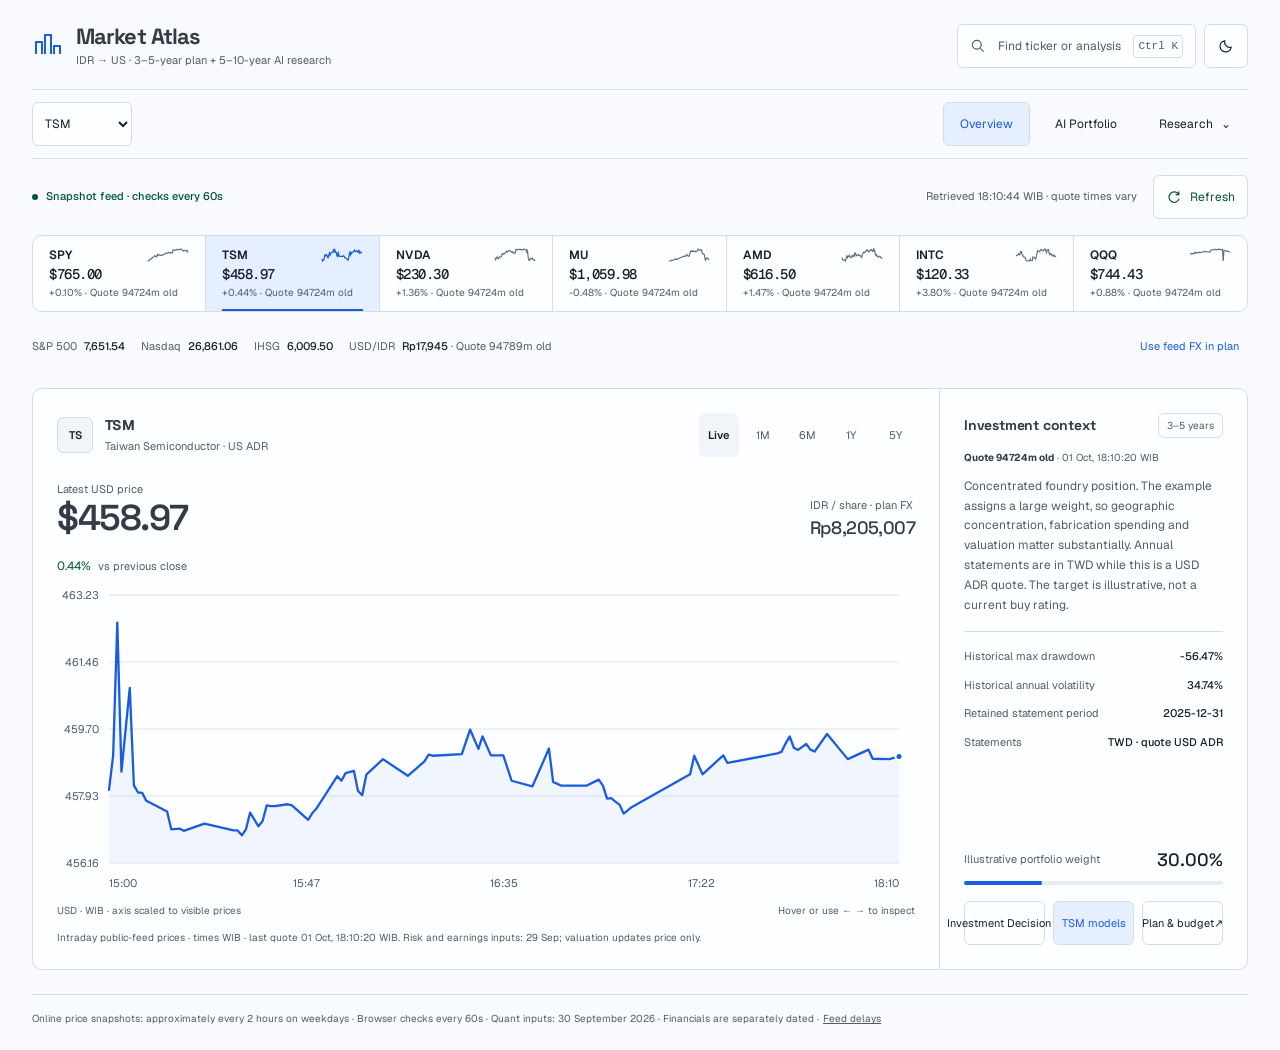
==== site/index.html @ e85be778 "Publish Market Atlas research dashboard with Pages snapshots" ====
<!doctype html>
<html lang="en"><head><meta charset="utf-8"><meta name="viewport" content="width=device-width,initial-scale=1"><meta name="description" content="Market Atlas: US and Indonesian markets, AI infrastructure research, quant models and investment scenarios."><title>Market Atlas</title>
<style>body{margin:0;background:#0d1119;color:#e9eef7;font:16px system-ui,sans-serif;display:grid;place-items:center;min-height:100vh}main{max-width:520px;padding:32px}h1{font-size:38px;letter-spacing:-1px}p{color:#a6b5c9;line-height:1.7}progress{width:100%;accent-color:#76a7ff}a{color:#76a7ff}</style></head>
<body><main><h1>Market Atlas</h1><p id="status" role="status">Loading the complete research workspace…</p><progress id="progress" aria-label="Loading research"></progress><p>US &amp; Indonesia · AI infrastructure · Investment decisions</p><noscript><p>JavaScript is required for the interactive charts and model workspace.</p></noscript></main>
<script>
(async()=>{
 const status=document.getElementById('status'),progress=document.getElementById('progress');
 try{
  if(typeof DecompressionStream==='undefined')throw new Error('Please use a current version of Chrome, Edge, Firefox or Safari.');
  const response=await fetch('dashboard.html.gz?v=3bfb128c66a6b79b');
  if(!response.ok)throw new Error('Research download failed ('+response.status+'). Reload to retry.');
  const length=Number(response.headers.get('Content-Length')),reader=response.body.getReader(),chunks=[];let received=0;
  while(true){const item=await reader.read();if(item.done)break;chunks.push(item.value);received+=item.value.length;if(length>0){progress.max=length;progress.value=received}status.textContent='Loading research · '+(received/1048576).toFixed(1)+' MB';}
  status.textContent='Preparing charts and investment models…';
  const blob=new Blob(chunks),head=new Uint8Array(await blob.slice(0,2).arrayBuffer());
  const html=head[0]===31&&head[1]===139?await new Response(blob.stream().pipeThrough(new DecompressionStream('gzip'))).text():await blob.text();
  if(!html.includes('id="investment-decision"'))throw new Error('The downloaded research bundle is incomplete.');
  document.open();document.write(html);document.close();
 }catch(error){status.textContent=error.message;progress.hidden=true;}
})();
</script></body></html>
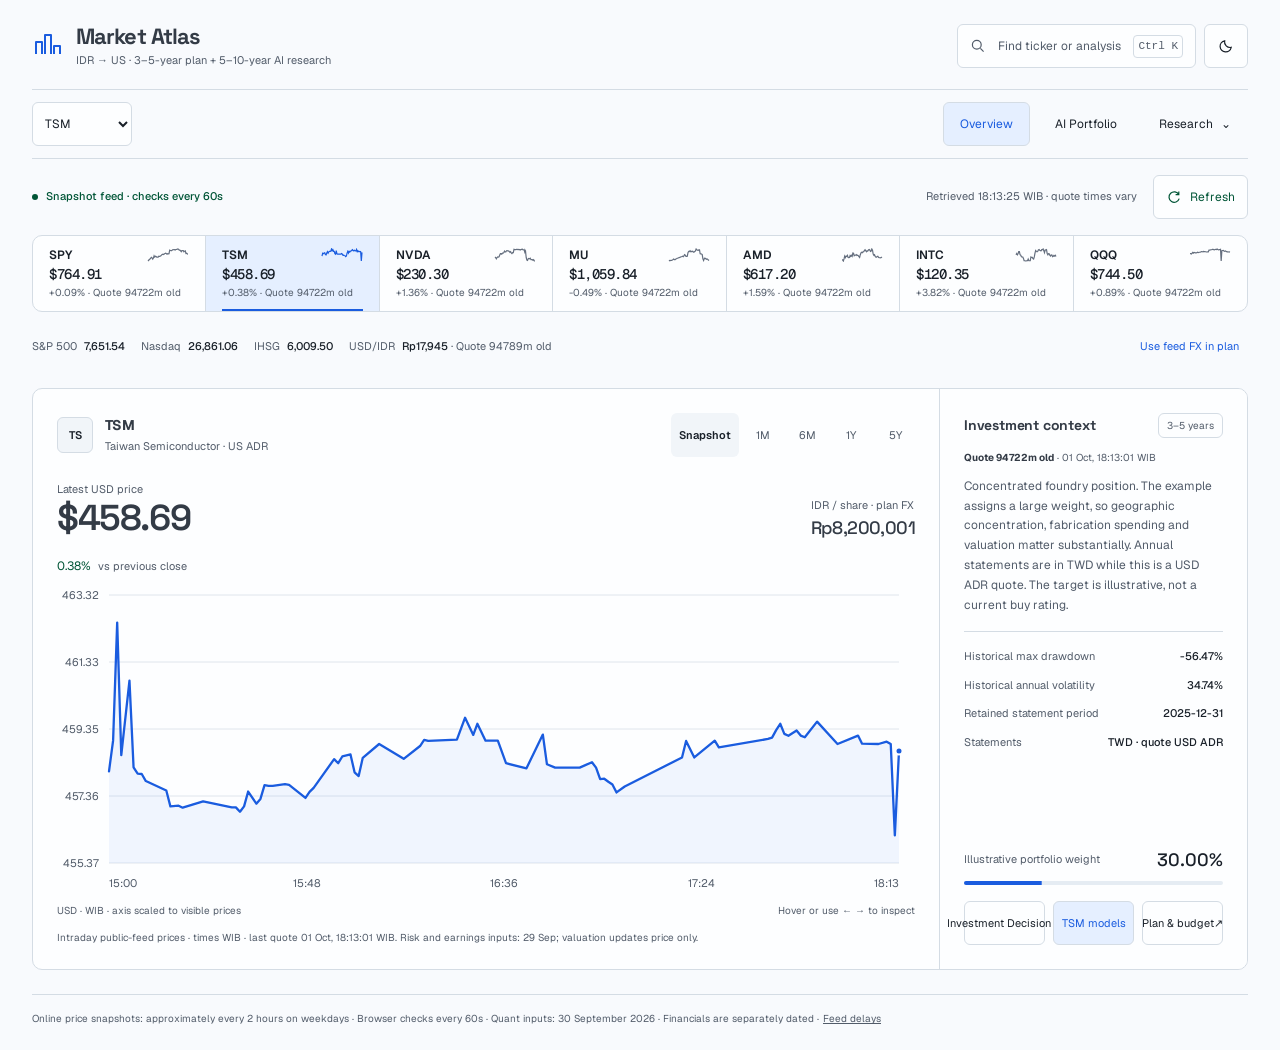
==== commit d7cb181f: "Clarify online snapshot chart mode" ====
--- a/site/index.html
+++ b/site/index.html
@@ -7,7 +7,7 @@
  const status=document.getElementById('status'),progress=document.getElementById('progress');
  try{
   if(typeof DecompressionStream==='undefined')throw new Error('Please use a current version of Chrome, Edge, Firefox or Safari.');
-  const response=await fetch('dashboard.html.gz?v=3bfb128c66a6b79b');
+  const response=await fetch('dashboard.html.gz?v=58ed77bf4bf8e3dc');
   if(!response.ok)throw new Error('Research download failed ('+response.status+'). Reload to retry.');
   const length=Number(response.headers.get('Content-Length')),reader=response.body.getReader(),chunks=[];let received=0;
   while(true){const item=await reader.read();if(item.done)break;chunks.push(item.value);received+=item.value.length;if(length>0){progress.max=length;progress.value=received}status.textContent='Loading research · '+(received/1048576).toFixed(1)+' MB';}
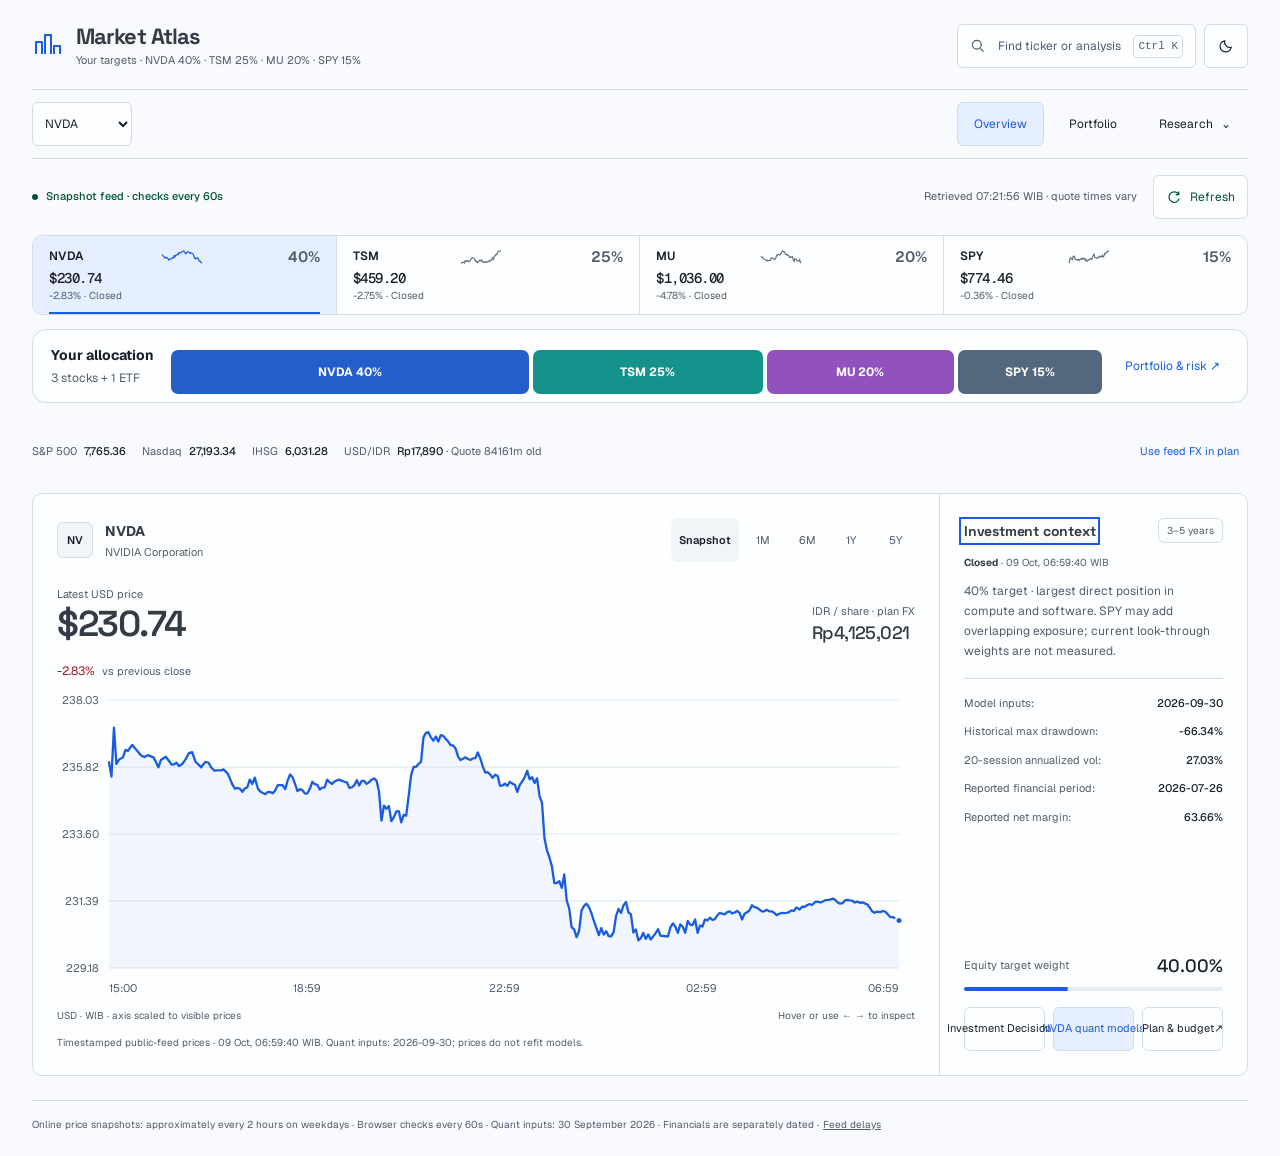
==== commit 2a7fac46: "Focus dashboard on NVDA TSM MU and SPY target portfolio" ====
--- a/site/index.html
+++ b/site/index.html
@@ -7,7 +7,7 @@
  const status=document.getElementById('status'),progress=document.getElementById('progress');
  try{
   if(typeof DecompressionStream==='undefined')throw new Error('Please use a current version of Chrome, Edge, Firefox or Safari.');
-  const response=await fetch('dashboard.html.gz?v=58ed77bf4bf8e3dc');
+  const response=await fetch('dashboard.html.gz?v=9d3ad221cad51e71');
   if(!response.ok)throw new Error('Research download failed ('+response.status+'). Reload to retry.');
   const length=Number(response.headers.get('Content-Length')),reader=response.body.getReader(),chunks=[];let received=0;
   while(true){const item=await reader.read();if(item.done)break;chunks.push(item.value);received+=item.value.length;if(length>0){progress.max=length;progress.value=received}status.textContent='Loading research · '+(received/1048576).toFixed(1)+' MB';}
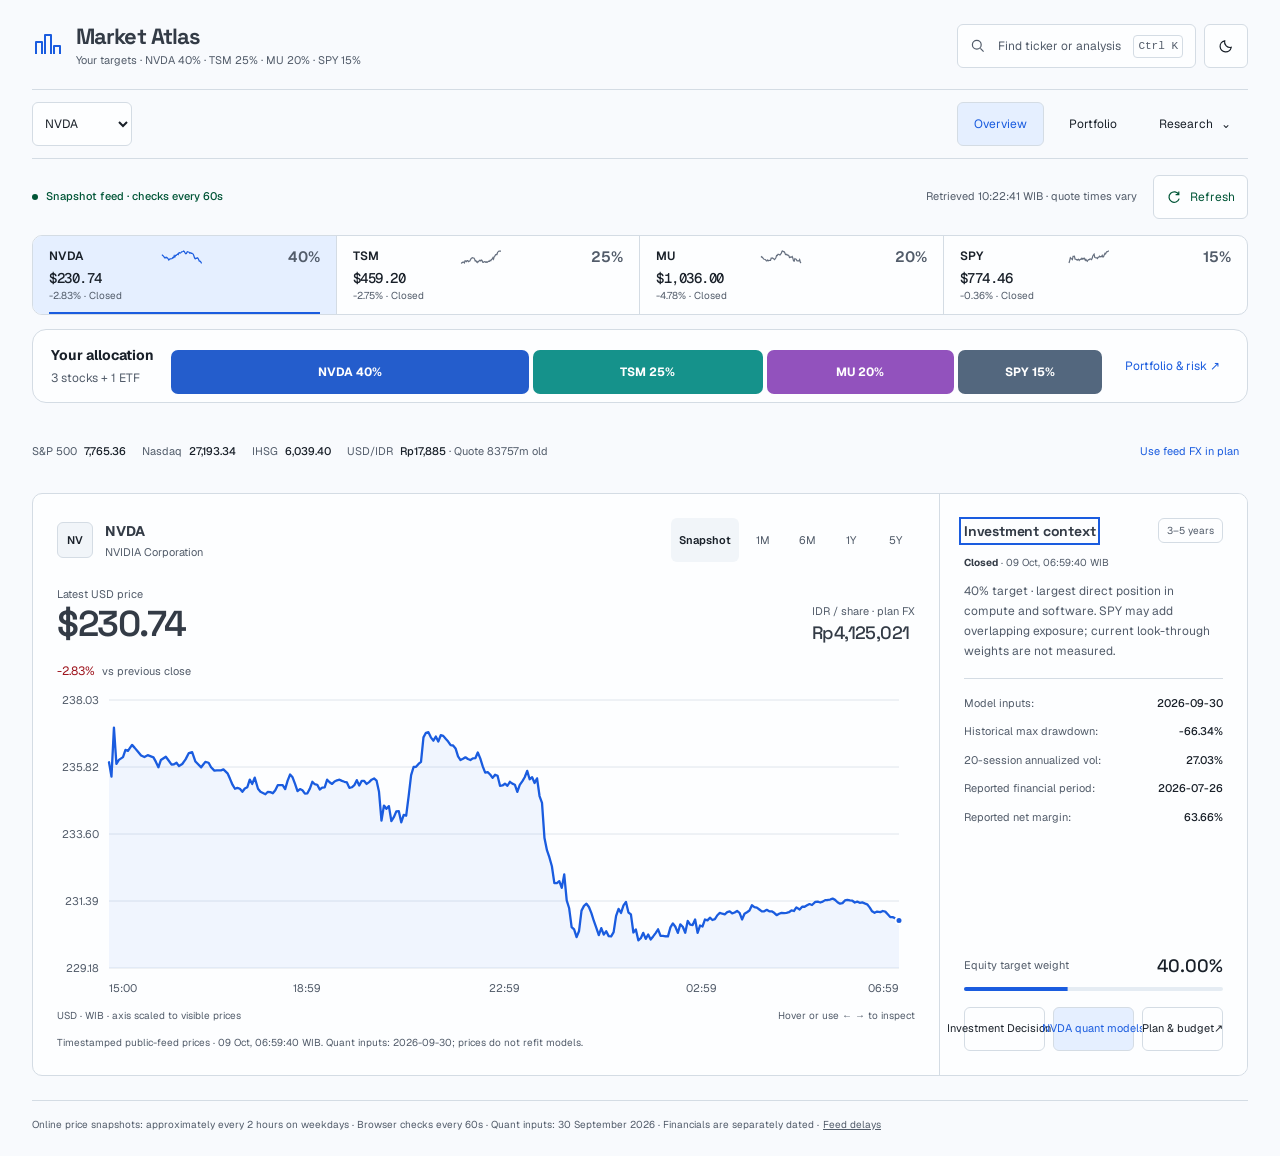
==== commit 4a7fea11: "Add interactive motion playback to quant model charts" ====
--- a/site/index.html
+++ b/site/index.html
@@ -7,7 +7,7 @@
  const status=document.getElementById('status'),progress=document.getElementById('progress');
  try{
   if(typeof DecompressionStream==='undefined')throw new Error('Please use a current version of Chrome, Edge, Firefox or Safari.');
-  const response=await fetch('dashboard.html.gz?v=9d3ad221cad51e71');
+  const response=await fetch('dashboard.html.gz?v=9adf5b3c47ec4aef');
   if(!response.ok)throw new Error('Research download failed ('+response.status+'). Reload to retry.');
   const length=Number(response.headers.get('Content-Length')),reader=response.body.getReader(),chunks=[];let received=0;
   while(true){const item=await reader.read();if(item.done)break;chunks.push(item.value);received+=item.value.length;if(length>0){progress.max=length;progress.value=received}status.textContent='Loading research · '+(received/1048576).toFixed(1)+' MB';}
